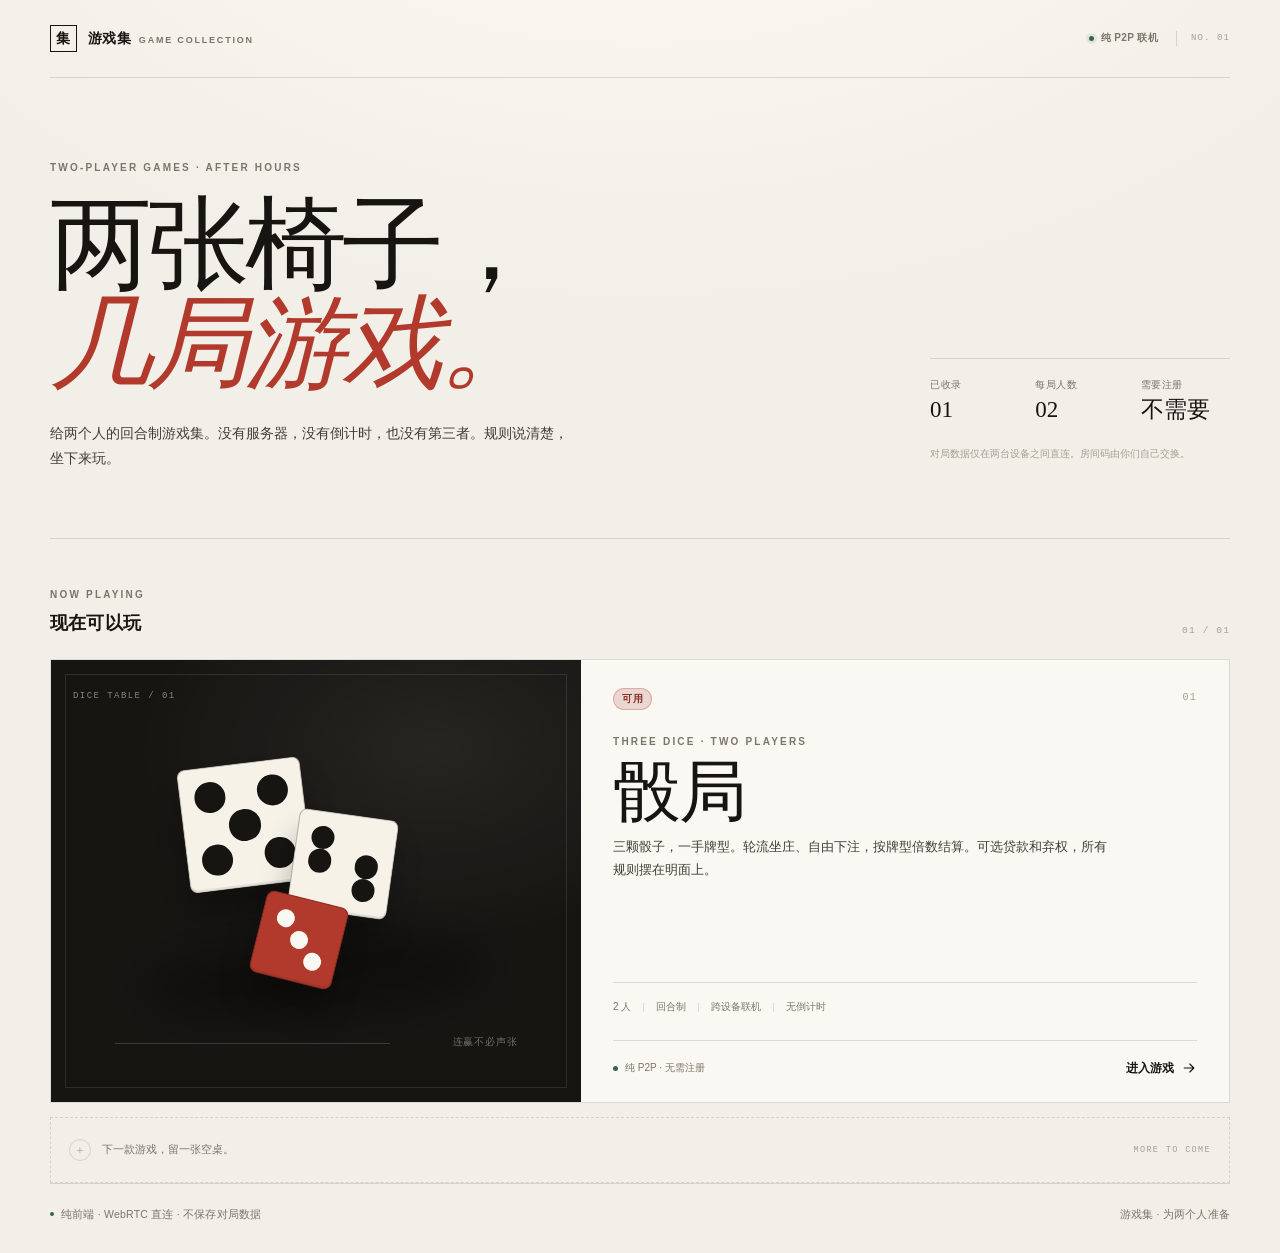
==== index.html @ 05af603e "Initial release: 游戏集 · 骰局" ====
<!DOCTYPE html>
<html lang="zh-CN">
<head>
<meta charset="utf-8">
<meta name="viewport" content="width=device-width, initial-scale=1, viewport-fit=cover">
<meta name="description" content="游戏集：给两个人的回合制游戏。公平规则，纯 P2P 联机，无需注册。">
<meta name="theme-color" content="#f2efe8">
<title>游戏集 · 双人游戏</title>
<link rel="icon" href="data:image/svg+xml,%3Csvg xmlns='http://www.w3.org/2000/svg' viewBox='0 0 64 64'%3E%3Crect width='64' height='64' fill='%23f2efe8'/%3E%3Crect x='15' y='15' width='34' height='34' fill='%23fffdf8' stroke='%23171512' stroke-width='2'/%3E%3Ccircle cx='25' cy='25' r='3' fill='%23171512'/%3E%3Ccircle cx='39' cy='32' r='3' fill='%23171512'/%3E%3Ccircle cx='25' cy='39' r='3' fill='%23171512'/%3E%3C/svg%3E">
<link rel="stylesheet" href="shared/base.css">
<link rel="stylesheet" href="index.css">
</head>
<body>

<header class="site-head wrap">
  <a class="wordmark" href="index.html" aria-label="游戏集首页">
    <span class="wordmark__mark">集</span>
    <span class="wordmark__text">游戏集 <span class="wordmark__en">GAME COLLECTION</span></span>
  </a>
  <div class="head-tools">
    <span class="hub-signal"><span class="hub-signal__dot"></span>纯 P2P 联机</span>
    <span class="hub-index mono">NO. 01</span>
  </div>
</header>

<main class="wrap">
  <section class="hero" aria-labelledby="hero-title">
    <div class="hero__copy">
      <p class="eyebrow">Two-player games · after hours</p>
      <h1 id="hero-title">两张椅子，<br><em>几局游戏。</em></h1>
      <p class="hero__lead">给两个人的回合制游戏集。没有服务器，没有倒计时，也没有第三者。规则说清楚，坐下来玩。</p>
    </div>
    <div class="hero__aside">
      <div class="hero__rule" aria-hidden="true"></div>
      <dl class="hero__facts">
        <div><dt>已收录</dt><dd>01</dd></div>
        <div><dt>每局人数</dt><dd>02</dd></div>
        <div><dt>需要注册</dt><dd>不需要</dd></div>
      </dl>
      <p class="hero__note">对局数据仅在两台设备之间直连。房间码由你们自己交换。</p>
    </div>
  </section>

  <section class="collection" aria-labelledby="collection-title">
    <div class="collection__head">
      <div>
        <p class="eyebrow">Now playing</p>
        <h2 id="collection-title">现在可以玩</h2>
      </div>
      <span class="collection__meta mono">01 / 01</span>
    </div>

    <a class="game-card" href="games/dice-table/index.html">
      <div class="game-card__visual" aria-hidden="true">
        <span class="visual-caption mono">DICE TABLE / 01</span>
        <div class="still-life">
          <span class="table-shadow"></span>
          <div class="die die--a">
            <i class="dot" style="grid-area:1/1"></i>
            <i class="dot" style="grid-area:1/3"></i>
            <i class="dot" style="grid-area:2/2"></i>
            <i class="dot" style="grid-area:3/1"></i>
            <i class="dot" style="grid-area:3/3"></i>
          </div>
          <div class="die die--b">
            <i class="dot" style="grid-area:1/1"></i>
            <i class="dot" style="grid-area:2/1"></i>
            <i class="dot" style="grid-area:2/3"></i>
            <i class="dot" style="grid-area:3/3"></i>
          </div>
          <div class="die die--c is-accent">
            <i class="dot" style="grid-area:1/1"></i>
            <i class="dot" style="grid-area:2/2"></i>
            <i class="dot" style="grid-area:3/3"></i>
          </div>
          <span class="still-life__line"></span>
          <span class="still-life__caption">连赢不必声张</span>
        </div>
      </div>

      <div class="game-card__body">
        <div class="game-card__top">
          <span class="tag tag--accent">可用</span>
          <span class="game-card__no mono">01</span>
        </div>
        <div>
          <p class="eyebrow">Three dice · two players</p>
          <h3>骰局</h3>
          <p class="game-card__desc">三颗骰子，一手牌型。轮流坐庄、自由下注，按牌型倍数结算。可选贷款和弃权，所有规则摆在明面上。</p>
        </div>
        <div class="game-card__specs">
          <span>2 人</span>
          <span>回合制</span>
          <span>跨设备联机</span>
          <span>无倒计时</span>
        </div>
        <div class="game-card__foot">
          <span class="game-card__state"><i></i>纯 P2P · 无需注册</span>
          <span class="enter-link">进入游戏 <svg viewBox="0 0 20 20" aria-hidden="true"><path d="M4 10h11M11 5l5 5-5 5" fill="none" stroke="currentColor" stroke-width="1.4" stroke-linecap="round" stroke-linejoin="round"/></svg></span>
        </div>
      </div>
    </a>

    <div class="upcoming">
      <span class="upcoming__mark">+</span>
      <span>下一款游戏，留一张空桌。</span>
      <span class="upcoming__en mono">MORE TO COME</span>
    </div>
  </section>
</main>

<footer class="site-foot wrap">
  <span class="site-foot__note"><span class="site-foot__dot"></span>纯前端 · WebRTC 直连 · 不保存对局数据</span>
  <span>游戏集 · 为两个人准备</span>
</footer>

</body>
</html>
---- shared/base.css ----
/* =========================================================
   游戏集 — shared visual foundation
   Plain CSS. No build step. Keep every game on these tokens.
   ========================================================= */

:root {
  --paper: #f2efe8;
  --paper-soft: #faf8f2;
  --paper-deep: #e9e4da;
  --ink: #171512;
  --ink-soft: #423d36;
  --muted: #7c756a;
  --faint: #a69e92;
  --line: rgba(23, 21, 18, 0.13);
  --line-strong: rgba(23, 21, 18, 0.3);
  --accent: #b23a2c;
  --accent-deep: #8c2a20;
  --accent-soft: #ead7d1;
  --good: #38624e;
  --good-soft: #dce8e0;
  --warn: #9a5c20;
  --warn-soft: #eee1ce;
  --black: #0f0e0c;
  --white: #fffdf8;

  --font-sans: "Inter", "Segoe UI", "Microsoft YaHei", "PingFang SC",
    "Hiragino Sans GB", sans-serif;
  --font-serif: "Iowan Old Style", "Palatino Linotype", Georgia, "Songti SC",
    "SimSun", serif;
  --font-mono: "SFMono-Regular", "Cascadia Mono", Consolas, "Liberation Mono",
    monospace;

  --maxw: 1180px;
  --radius: 3px;
  --ease: cubic-bezier(0.22, 1, 0.36, 1);
  --shadow: 0 22px 70px rgba(32, 26, 17, 0.12);
}

*,
*::before,
*::after {
  box-sizing: border-box;
}

html {
  color-scheme: light;
  -webkit-text-size-adjust: 100%;
}

body {
  margin: 0;
  min-height: 100vh;
  font-family: var(--font-sans);
  font-size: 14px;
  line-height: 1.65;
  color: var(--ink);
  background:
    radial-gradient(120% 85% at 50% -24%, rgba(255, 253, 247, 0.9), transparent 58%),
    var(--paper);
  -webkit-font-smoothing: antialiased;
  text-rendering: optimizeLegibility;
}

body.no-scroll {
  overflow: hidden;
}

::selection {
  color: var(--white);
  background: var(--ink);
}

h1,
h2,
h3,
h4,
p {
  margin: 0;
}

button,
input,
textarea,
select {
  font: inherit;
  color: inherit;
}

button {
  cursor: pointer;
}

a {
  color: inherit;
  text-decoration: none;
}

svg {
  display: block;
}

img {
  display: block;
  max-width: 100%;
}

:focus-visible {
  outline: 2px solid var(--accent);
  outline-offset: 3px;
}

.wrap {
  width: min(calc(100% - 48px), var(--maxw));
  margin: 0 auto;
}

.eyebrow {
  font-family: var(--font-sans);
  font-size: 10px;
  font-weight: 650;
  letter-spacing: 0.22em;
  text-transform: uppercase;
  color: var(--muted);
}

.muted {
  color: var(--muted);
}

.faint {
  color: var(--faint);
}

.mono {
  font-family: var(--font-mono);
  font-variant-numeric: tabular-nums;
}

.tnum {
  font-variant-numeric: tabular-nums;
}

.hidden {
  display: none !important;
}

.sr-only {
  position: absolute !important;
  width: 1px;
  height: 1px;
  padding: 0;
  margin: -1px;
  overflow: hidden;
  clip: rect(0, 0, 0, 0);
  white-space: nowrap;
  border: 0;
}

/* ---------------------------------------------------------
   Header
   --------------------------------------------------------- */

.site-head {
  position: relative;
  z-index: 20;
  display: flex;
  align-items: center;
  justify-content: space-between;
  gap: 20px;
  min-height: 78px;
  border-bottom: 1px solid var(--line);
}

.wordmark {
  display: inline-flex;
  align-items: center;
  gap: 11px;
  min-width: 0;
  font-weight: 650;
  letter-spacing: 0.02em;
}

.wordmark__mark {
  display: grid;
  width: 27px;
  height: 27px;
  place-items: center;
  border: 1px solid var(--ink);
  font-family: var(--font-serif);
  font-size: 14px;
  line-height: 1;
}

.wordmark__text {
  display: flex;
  align-items: baseline;
  gap: 8px;
  white-space: nowrap;
}

.wordmark__en {
  font-size: 9px;
  font-weight: 600;
  letter-spacing: 0.2em;
  color: var(--muted);
}

.head-tools {
  display: flex;
  align-items: center;
  gap: 4px;
}

.head-link {
  display: inline-flex;
  align-items: center;
  gap: 6px;
  min-height: 36px;
  padding: 0 11px;
  border: 0;
  background: transparent;
  color: var(--muted);
  font-size: 12px;
  font-weight: 550;
  transition: color 0.16s ease;
}

.head-link:hover {
  color: var(--ink);
}

.head-link svg {
  width: 14px;
  height: 14px;
}

/* ---------------------------------------------------------
   Buttons
   --------------------------------------------------------- */

.btn {
  display: inline-flex;
  align-items: center;
  justify-content: center;
  gap: 9px;
  min-height: 44px;
  padding: 0 19px;
  border: 1px solid var(--line-strong);
  border-radius: var(--radius);
  background: transparent;
  color: var(--ink);
  font-size: 12.5px;
  font-weight: 650;
  letter-spacing: 0.03em;
  white-space: nowrap;
  transition:
    color 0.16s ease,
    background 0.16s ease,
    border-color 0.16s ease,
    transform 0.16s var(--ease),
    opacity 0.16s ease;
}

.btn:hover {
  border-color: var(--ink);
}

.btn:active {
  transform: translateY(1px);
}

.btn:disabled,
.btn[aria-disabled="true"] {
  cursor: not-allowed;
  opacity: 0.38;
}

.btn--primary {
  border-color: var(--ink);
  background: var(--ink);
  color: var(--white);
}

.btn--primary:hover {
  border-color: var(--black);
  background: var(--black);
}

.btn--accent {
  border-color: var(--accent);
  background: var(--accent);
  color: var(--white);
}

.btn--accent:hover {
  border-color: var(--accent-deep);
  background: var(--accent-deep);
}

.btn--ghost {
  border-color: transparent;
  color: var(--muted);
}

.btn--ghost:hover {
  border-color: transparent;
  color: var(--ink);
  background: rgba(23, 21, 18, 0.045);
}

.btn--small {
  min-height: 34px;
  padding: 0 12px;
  font-size: 11px;
}

.btn--wide {
  width: 100%;
}

.btn svg {
  width: 15px;
  height: 15px;
}

.btn-row {
  display: flex;
  flex-wrap: wrap;
  gap: 8px;
}

/* ---------------------------------------------------------
   Fields
   --------------------------------------------------------- */

.field {
  display: grid;
  gap: 7px;
  min-width: 0;
}

.field__label {
  display: flex;
  align-items: baseline;
  justify-content: space-between;
  gap: 10px;
  font-size: 11px;
  font-weight: 650;
  letter-spacing: 0.06em;
  color: var(--ink-soft);
}

.field__hint {
  font-size: 10.5px;
  font-weight: 400;
  letter-spacing: 0;
  color: var(--muted);
}

.field input,
.field textarea,
.field select {
  width: 100%;
  min-height: 44px;
  padding: 10px 12px;
  border: 1px solid var(--line);
  border-radius: var(--radius);
  outline: none;
  background: rgba(255, 253, 248, 0.45);
  font-size: 13px;
  transition:
    border-color 0.16s ease,
    background 0.16s ease;
}

.field textarea {
  min-height: 108px;
  resize: vertical;
  font-family: var(--font-mono);
  font-size: 11.5px;
  line-height: 1.55;
  word-break: break-all;
}

.field input:focus,
.field textarea:focus,
.field select:focus {
  border-color: var(--ink);
  background: var(--paper-soft);
}

.field input::placeholder,
.field textarea::placeholder {
  color: var(--faint);
}

.field--inline {
  grid-template-columns: minmax(0, 1fr) auto;
  align-items: end;
}

.input-unit {
  position: relative;
}

.input-unit input {
  padding-right: 46px;
}

.input-unit__suffix {
  position: absolute;
  top: 50%;
  right: 12px;
  transform: translateY(-50%);
  font-size: 10px;
  color: var(--muted);
  pointer-events: none;
}

.switch-row {
  display: flex;
  align-items: center;
  justify-content: space-between;
  gap: 16px;
  min-height: 46px;
  padding: 9px 0;
  border-bottom: 1px solid var(--line);
}

.switch-copy {
  display: grid;
  gap: 2px;
}

.switch-copy strong {
  font-size: 12px;
  font-weight: 600;
}

.switch-copy span {
  font-size: 10.5px;
  color: var(--muted);
}

.switch {
  position: relative;
  flex: 0 0 auto;
  width: 38px;
  height: 22px;
}

.switch input {
  position: absolute;
  opacity: 0;
  width: 100%;
  height: 100%;
  margin: 0;
  cursor: pointer;
  z-index: 1;
}

.switch__track {
  display: block;
  width: 100%;
  height: 100%;
  border: 1px solid var(--line-strong);
  border-radius: 999px;
  background: transparent;
  transition:
    background 0.16s ease,
    border-color 0.16s ease;
}

.switch__track::after {
  content: "";
  position: absolute;
  top: 5px;
  left: 5px;
  width: 10px;
  height: 10px;
  border-radius: 50%;
  background: var(--muted);
  transition:
    transform 0.2s var(--ease),
    background 0.16s ease;
}

.switch input:checked + .switch__track {
  border-color: var(--ink);
  background: var(--ink);
}

.switch input:checked + .switch__track::after {
  transform: translateX(16px);
  background: var(--white);
}

.switch input:focus-visible + .switch__track {
  outline: 2px solid var(--accent);
  outline-offset: 3px;
}

/* ---------------------------------------------------------
   Tags, chips, dividers
   --------------------------------------------------------- */

.tag {
  display: inline-flex;
  align-items: center;
  gap: 5px;
  min-height: 22px;
  padding: 2px 8px;
  border: 1px solid var(--line);
  border-radius: 999px;
  color: var(--muted);
  font-size: 9.5px;
  font-weight: 600;
  letter-spacing: 0.06em;
  white-space: nowrap;
}

.tag--accent {
  border-color: rgba(178, 58, 44, 0.28);
  background: var(--accent-soft);
  color: var(--accent-deep);
}

.tag--solid {
  border-color: var(--ink);
  background: var(--ink);
  color: var(--white);
}

.tag__dot {
  width: 4px;
  height: 4px;
  border-radius: 50%;
  background: currentColor;
}

.rule {
  height: 1px;
  border: 0;
  background: var(--line);
}

.kicker-number {
  font-family: var(--font-serif);
  font-size: 12px;
  color: var(--faint);
  letter-spacing: 0.08em;
}

/* ---------------------------------------------------------
   Modal / overlay
   --------------------------------------------------------- */

.modal {
  position: fixed;
  inset: 0;
  z-index: 100;
  display: grid;
  place-items: center;
  padding: 24px;
  background: rgba(18, 16, 13, 0.46);
  backdrop-filter: blur(5px);
  -webkit-backdrop-filter: blur(5px);
  opacity: 0;
  visibility: hidden;
  transition:
    opacity 0.18s ease,
    visibility 0.18s ease;
}

.modal.is-open {
  opacity: 1;
  visibility: visible;
}

.modal__panel {
  position: relative;
  width: min(100%, 680px);
  max-height: min(86vh, 920px);
  overflow: auto;
  overscroll-behavior: contain;
  padding: 30px;
  border: 1px solid var(--line);
  background: var(--paper-soft);
  box-shadow: var(--shadow);
  outline: none;
  transform: translateY(8px) scale(0.995);
  transition: transform 0.24s var(--ease);
}

.modal__panel:focus,
.modal__panel:focus-visible {
  outline: none;
}

.modal.is-open .modal__panel {
  transform: none;
}

.modal--wide .modal__panel {
  width: min(100%, 840px);
}

.modal--full .modal__panel {
  width: min(100%, 980px);
  max-height: 90vh;
}

.modal__head {
  display: flex;
  align-items: flex-start;
  justify-content: space-between;
  gap: 20px;
  margin-bottom: 22px;
}

.modal__head h2 {
  margin: 4px 0 0;
  font-family: var(--font-serif);
  font-size: clamp(24px, 3.4vw, 34px);
  font-weight: 500;
  line-height: 1.15;
  letter-spacing: -0.015em;
}

.modal__close {
  display: grid;
  flex: 0 0 auto;
  width: 34px;
  height: 34px;
  place-items: center;
  border: 1px solid var(--line);
  border-radius: 50%;
  background: transparent;
  color: var(--muted);
  transition:
    color 0.15s ease,
    border-color 0.15s ease;
}

.modal__close:hover {
  color: var(--ink);
  border-color: var(--ink);
}

.modal__close svg {
  width: 14px;
  height: 14px;
}

.modal__foot {
  display: flex;
  flex-wrap: wrap;
  justify-content: flex-end;
  gap: 8px;
  margin-top: 24px;
  padding-top: 18px;
  border-top: 1px solid var(--line);
}

/* ---------------------------------------------------------
   Toast
   --------------------------------------------------------- */

.toast-region {
  position: fixed;
  z-index: 150;
  left: 50%;
  bottom: 24px;
  display: grid;
  gap: 8px;
  width: min(calc(100% - 32px), 480px);
  transform: translateX(-50%);
  pointer-events: none;
}

.toast {
  display: flex;
  align-items: flex-start;
  gap: 9px;
  width: fit-content;
  max-width: 100%;
  margin: 0 auto;
  padding: 10px 14px;
  border: 1px solid rgba(255, 253, 248, 0.14);
  background: var(--ink);
  color: var(--white);
  font-size: 11.5px;
  line-height: 1.5;
  box-shadow: 0 8px 30px rgba(23, 21, 18, 0.2);
  opacity: 0;
  transform: translateY(8px);
  animation: toast-in 0.24s var(--ease) forwards;
}

.toast.is-leaving {
  animation: toast-out 0.2s ease forwards;
}

.toast__dot {
  flex: 0 0 auto;
  width: 5px;
  height: 5px;
  margin-top: 6px;
  border-radius: 50%;
  background: var(--accent);
}

.toast--error .toast__dot {
  background: #e8785e;
}

.toast--good .toast__dot {
  background: #8bb99d;
}

@keyframes toast-in {
  to {
    opacity: 1;
    transform: none;
  }
}

@keyframes toast-out {
  to {
    opacity: 0;
    transform: translateY(5px);
  }
}

/* ---------------------------------------------------------
   Logo dice / tiny decorative marks
   --------------------------------------------------------- */

.die-face {
  display: grid;
  grid-template-columns: repeat(3, 1fr);
  grid-template-rows: repeat(3, 1fr);
  width: 100%;
  height: 100%;
  padding: 17%;
}

.pip {
  width: 100%;
  aspect-ratio: 1;
  border-radius: 50%;
  background: currentColor;
  align-self: center;
  justify-self: center;
}

.pip--1 { grid-area: 1 / 1; }
.pip--2 { grid-area: 1 / 3; }
.pip--3 { grid-area: 2 / 1; }
.pip--4 { grid-area: 2 / 2; }
.pip--5 { grid-area: 2 / 3; }
.pip--6 { grid-area: 3 / 1; }
.pip--7 { grid-area: 3 / 3; }

/* Pips are positioned by JS through inline grid-area. */

/* ---------------------------------------------------------
   Footer
   --------------------------------------------------------- */

.site-foot {
  display: flex;
  flex-wrap: wrap;
  align-items: center;
  justify-content: space-between;
  gap: 12px;
  padding: 22px 0 30px;
  border-top: 1px solid var(--line);
  color: var(--muted);
  font-size: 10.5px;
  letter-spacing: 0.02em;
}

.site-foot__note {
  display: inline-flex;
  align-items: center;
  gap: 7px;
}

.site-foot__dot {
  width: 4px;
  height: 4px;
  border-radius: 50%;
  background: var(--good);
}

/* ---------------------------------------------------------
   Motion / responsive
   --------------------------------------------------------- */

@media (max-width: 720px) {
  .wrap {
    width: min(calc(100% - 30px), var(--maxw));
  }

  .site-head {
    min-height: 66px;
  }

  .wordmark__en {
    display: none;
  }

  .head-link {
    padding: 0 7px;
  }

  .modal {
    padding: 12px;
  }

  .modal__panel {
    padding: 22px 18px;
    max-height: 92vh;
  }

  .modal__head {
    margin-bottom: 18px;
  }

  .modal__head h2 {
    font-size: 26px;
  }

  .site-foot {
    font-size: 10px;
  }
}

@media (prefers-reduced-motion: reduce) {
  *,
  *::before,
  *::after {
    scroll-behavior: auto !important;
    animation-duration: 0.001ms !important;
    animation-iteration-count: 1 !important;
    transition-duration: 0.001ms !important;
  }
}
---- index.css ----
/* Game collection — hub only */

.hub-signal {
  display: inline-flex;
  align-items: center;
  gap: 7px;
  margin-right: 14px;
  color: var(--muted);
  font-size: 10px;
  font-weight: 600;
  letter-spacing: 0.04em;
}

.hub-signal__dot {
  width: 5px;
  height: 5px;
  border-radius: 50%;
  background: var(--good);
  box-shadow: 0 0 0 3px rgba(56, 98, 78, 0.09);
}

.hub-index {
  padding-left: 14px;
  border-left: 1px solid var(--line);
  color: var(--faint);
  font-size: 9px;
  letter-spacing: 0.12em;
}

.hero {
  display: grid;
  grid-template-columns: minmax(0, 1fr) 300px;
  gap: 60px;
  align-items: end;
  padding: 82px 0 66px;
  border-bottom: 1px solid var(--line);
}

.hero__copy {
  max-width: 760px;
}

.hero h1 {
  margin-top: 18px;
  font-family: var(--font-serif);
  font-size: clamp(54px, 8vw, 102px);
  font-weight: 500;
  line-height: 0.98;
  letter-spacing: -0.045em;
}

.hero h1 em {
  color: var(--accent);
  font-style: italic;
  font-weight: 400;
}

.hero__lead {
  max-width: 520px;
  margin-top: 28px;
  color: var(--ink-soft);
  font-size: 13.5px;
  line-height: 1.85;
}

.hero__aside {
  padding-bottom: 10px;
}

.hero__rule {
  width: 100%;
  height: 1px;
  margin-bottom: 18px;
  background: var(--line);
}

.hero__facts {
  display: grid;
  grid-template-columns: repeat(3, 1fr);
  gap: 16px;
  margin: 0;
}

.hero__facts div {
  display: grid;
  gap: 5px;
}

.hero__facts dt {
  color: var(--muted);
  font-size: 9.5px;
  letter-spacing: 0.06em;
}

.hero__facts dd {
  margin: 0;
  font-family: var(--font-serif);
  font-size: 23px;
  line-height: 1;
}

.hero__note {
  margin-top: 24px;
  max-width: 260px;
  color: var(--faint);
  font-size: 10px;
  line-height: 1.75;
}

.collection {
  padding: 48px 0 0;
}

.collection__head {
  display: flex;
  align-items: flex-end;
  justify-content: space-between;
  gap: 20px;
  margin-bottom: 20px;
}

.collection__head h2 {
  margin-top: 5px;
  font-size: 18px;
  font-weight: 600;
  letter-spacing: 0.01em;
}

.collection__meta {
  color: var(--faint);
  font-size: 9.5px;
  letter-spacing: 0.12em;
}

.game-card {
  display: grid;
  grid-template-columns: minmax(0, 0.9fr) minmax(0, 1.1fr);
  min-height: 444px;
  border: 1px solid var(--line);
  background: var(--paper-soft);
  overflow: hidden;
  transition:
    border-color 0.24s ease,
    box-shadow 0.3s var(--ease),
    transform 0.3s var(--ease);
}

.game-card:hover {
  border-color: var(--line-strong);
  box-shadow: 0 24px 68px rgba(32, 26, 17, 0.11);
  transform: translateY(-3px);
}

.game-card:focus-visible {
  outline-offset: 4px;
}

.game-card__visual {
  position: relative;
  min-height: 440px;
  padding: 22px;
  overflow: hidden;
  background:
    radial-gradient(90% 70% at 72% 20%, rgba(255, 255, 255, 0.065), transparent 62%),
    var(--ink);
  color: var(--paper);
}

.game-card__visual::after {
  content: "";
  position: absolute;
  inset: 14px;
  border: 1px solid rgba(255, 253, 248, 0.1);
  pointer-events: none;
}

.visual-caption {
  position: relative;
  z-index: 2;
  color: rgba(255, 253, 248, 0.48);
  font-size: 9px;
  letter-spacing: 0.16em;
}

.still-life {
  position: absolute;
  inset: 0;
  display: grid;
  place-items: center;
}

.table-shadow {
  position: absolute;
  left: 17%;
  right: 17%;
  bottom: 20%;
  height: 16%;
  border-radius: 50%;
  background: rgba(0, 0, 0, 0.34);
  filter: blur(22px);
  transform: rotate(-4deg);
}

.die {
  position: absolute;
  display: grid;
  grid-template-columns: repeat(3, 1fr);
  grid-template-rows: repeat(3, 1fr);
  padding: 14px;
  border: 1px solid rgba(23, 21, 18, 0.3);
  border-radius: 8px;
  background: #f6f2e8;
  color: var(--ink);
  box-shadow:
    0 24px 28px rgba(0, 0, 0, 0.25),
    inset 0 -2px 0 rgba(23, 21, 18, 0.08);
  transition: transform 0.55s var(--ease);
}

.game-card:hover .die--a {
  transform: translate3d(-4px, -8px, 0) rotate(-10deg);
}

.game-card:hover .die--b {
  transform: translate3d(4px, -3px, 0) rotate(9deg);
}

.game-card:hover .die--c {
  transform: translate3d(9px, 2px, 0) rotate(17deg);
}

.die--a {
  width: clamp(88px, 12vw, 124px);
  height: clamp(88px, 12vw, 124px);
  margin: -112px 0 0 -142px;
  transform: rotate(-7deg);
}

.die--b {
  width: clamp(74px, 9.6vw, 100px);
  height: clamp(74px, 9.6vw, 100px);
  margin: -34px 0 0 54px;
  transform: rotate(8deg);
}

.die--c {
  width: clamp(64px, 8vw, 84px);
  height: clamp(64px, 8vw, 84px);
  margin: 118px 0 0 -34px;
  transform: rotate(14deg);
}

.die.is-accent {
  border-color: var(--accent-deep);
  background: var(--accent);
  color: var(--paper-soft);
}

.dot {
  width: 100%;
  aspect-ratio: 1;
  border-radius: 50%;
  background: currentColor;
  align-self: center;
  justify-self: center;
}

.still-life__line {
  position: absolute;
  bottom: 13%;
  left: 12%;
  width: 52%;
  height: 1px;
  background: rgba(255, 253, 248, 0.16);
}

.still-life__caption {
  position: absolute;
  right: 12%;
  bottom: 11.5%;
  color: rgba(255, 253, 248, 0.38);
  font-family: var(--font-serif);
  font-size: 10px;
  letter-spacing: 0.08em;
}

.game-card__body {
  display: flex;
  flex-direction: column;
  gap: 24px;
  padding: 28px 32px 24px;
}

.game-card__top {
  display: flex;
  align-items: center;
  justify-content: space-between;
  gap: 12px;
}

.game-card__no {
  color: var(--faint);
  font-size: 10px;
  letter-spacing: 0.12em;
}

.game-card h3 {
  margin: 8px 0 10px;
  font-family: var(--font-serif);
  font-size: clamp(44px, 6vw, 68px);
  font-weight: 500;
  line-height: 1;
  letter-spacing: -0.035em;
}

.game-card__desc {
  max-width: 500px;
  color: var(--ink-soft);
  font-size: 12.5px;
  line-height: 1.85;
}

.game-card__specs {
  display: flex;
  flex-wrap: wrap;
  gap: 0;
  margin-top: auto;
  padding-top: 16px;
  border-top: 1px solid var(--line);
  color: var(--muted);
  font-size: 10px;
}

.game-card__specs span {
  display: inline-flex;
  align-items: center;
}

.game-card__specs span + span::before {
  content: "";
  display: inline-block;
  width: 1px;
  height: 9px;
  margin: 0 12px;
  background: var(--line);
}

.game-card__foot {
  display: flex;
  align-items: center;
  justify-content: space-between;
  gap: 16px;
  padding-top: 18px;
  border-top: 1px solid var(--line);
}

.game-card__state {
  display: inline-flex;
  align-items: center;
  gap: 7px;
  color: var(--muted);
  font-size: 10px;
}

.game-card__state i {
  width: 5px;
  height: 5px;
  border-radius: 50%;
  background: var(--good);
}

.enter-link {
  display: inline-flex;
  align-items: center;
  gap: 7px;
  font-size: 11.5px;
  font-weight: 650;
  color: var(--ink);
}

.enter-link svg {
  width: 16px;
  height: 16px;
  transition: transform 0.2s var(--ease);
}

.game-card:hover .enter-link svg {
  transform: translateX(3px);
}

.upcoming {
  display: flex;
  align-items: center;
  gap: 11px;
  min-height: 66px;
  margin-top: 14px;
  padding: 0 18px;
  border: 1px dashed var(--line);
  color: var(--muted);
  font-size: 11px;
}

.upcoming__mark {
  display: grid;
  width: 22px;
  height: 22px;
  place-items: center;
  border: 1px solid var(--line);
  border-radius: 50%;
  color: var(--faint);
  font-family: var(--font-serif);
  font-size: 13px;
}

.upcoming__en {
  margin-left: auto;
  color: var(--faint);
  font-size: 8.5px;
  letter-spacing: 0.16em;
}

@media (max-width: 900px) {
  .hero {
    grid-template-columns: 1fr;
    gap: 40px;
    padding: 58px 0 48px;
  }

  .hero__aside {
    display: grid;
    grid-template-columns: minmax(0, 1fr) 260px;
    gap: 30px;
    align-items: end;
  }

  .hero__rule {
    display: none;
  }

  .hero__note {
    margin-top: 0;
  }

  .game-card {
    grid-template-columns: 1fr;
  }

  .game-card__visual {
    min-height: 330px;
  }

  .die--a {
    margin: -96px 0 0 -116px;
  }

  .die--b {
    margin: -18px 0 0 68px;
  }

  .die--c {
    margin: 100px 0 0 -8px;
  }

  .game-card__body {
    min-height: 360px;
  }
}

@media (max-width: 620px) {
  .hub-signal,
  .hub-index {
    display: none;
  }

  .hero {
    padding: 44px 0 38px;
  }

  .hero h1 {
    font-size: clamp(48px, 15vw, 68px);
  }

  .hero__lead {
    margin-top: 20px;
    font-size: 12.5px;
  }

  .hero__aside {
    display: block;
  }

  .hero__facts {
    max-width: 280px;
  }

  .hero__note {
    margin-top: 18px;
  }

  .collection {
    padding-top: 34px;
  }

  .collection__head {
    margin-bottom: 14px;
  }

  .game-card {
    min-height: 0;
  }

  .game-card__visual {
    min-height: 286px;
    padding: 16px;
  }

  .game-card__visual::after {
    inset: 9px;
  }

  .visual-caption {
    font-size: 8px;
  }

  .die--a {
    width: 82px;
    height: 82px;
    margin: -82px 0 0 -78px;
  }

  .die--b {
    width: 68px;
    height: 68px;
    margin: -18px 0 0 61px;
  }

  .die--c {
    width: 58px;
    height: 58px;
    margin: 84px 0 0 -16px;
  }

  .still-life__line {
    bottom: 12%;
  }

  .still-life__caption {
    bottom: 10%;
  }

  .game-card__body {
    min-height: 0;
    gap: 20px;
    padding: 22px 18px 18px;
  }

  .game-card h3 {
    font-size: 48px;
  }

  .game-card__desc {
    font-size: 12px;
  }

  .game-card__specs {
    gap: 5px 0;
  }

  .game-card__specs span + span::before {
    margin: 0 9px;
  }

  .game-card__foot {
    align-items: flex-start;
    flex-direction: column;
    gap: 8px;
  }

  .upcoming {
    flex-wrap: wrap;
    padding: 12px 14px;
    gap: 8px;
  }

  .upcoming__en {
    display: none;
  }
}
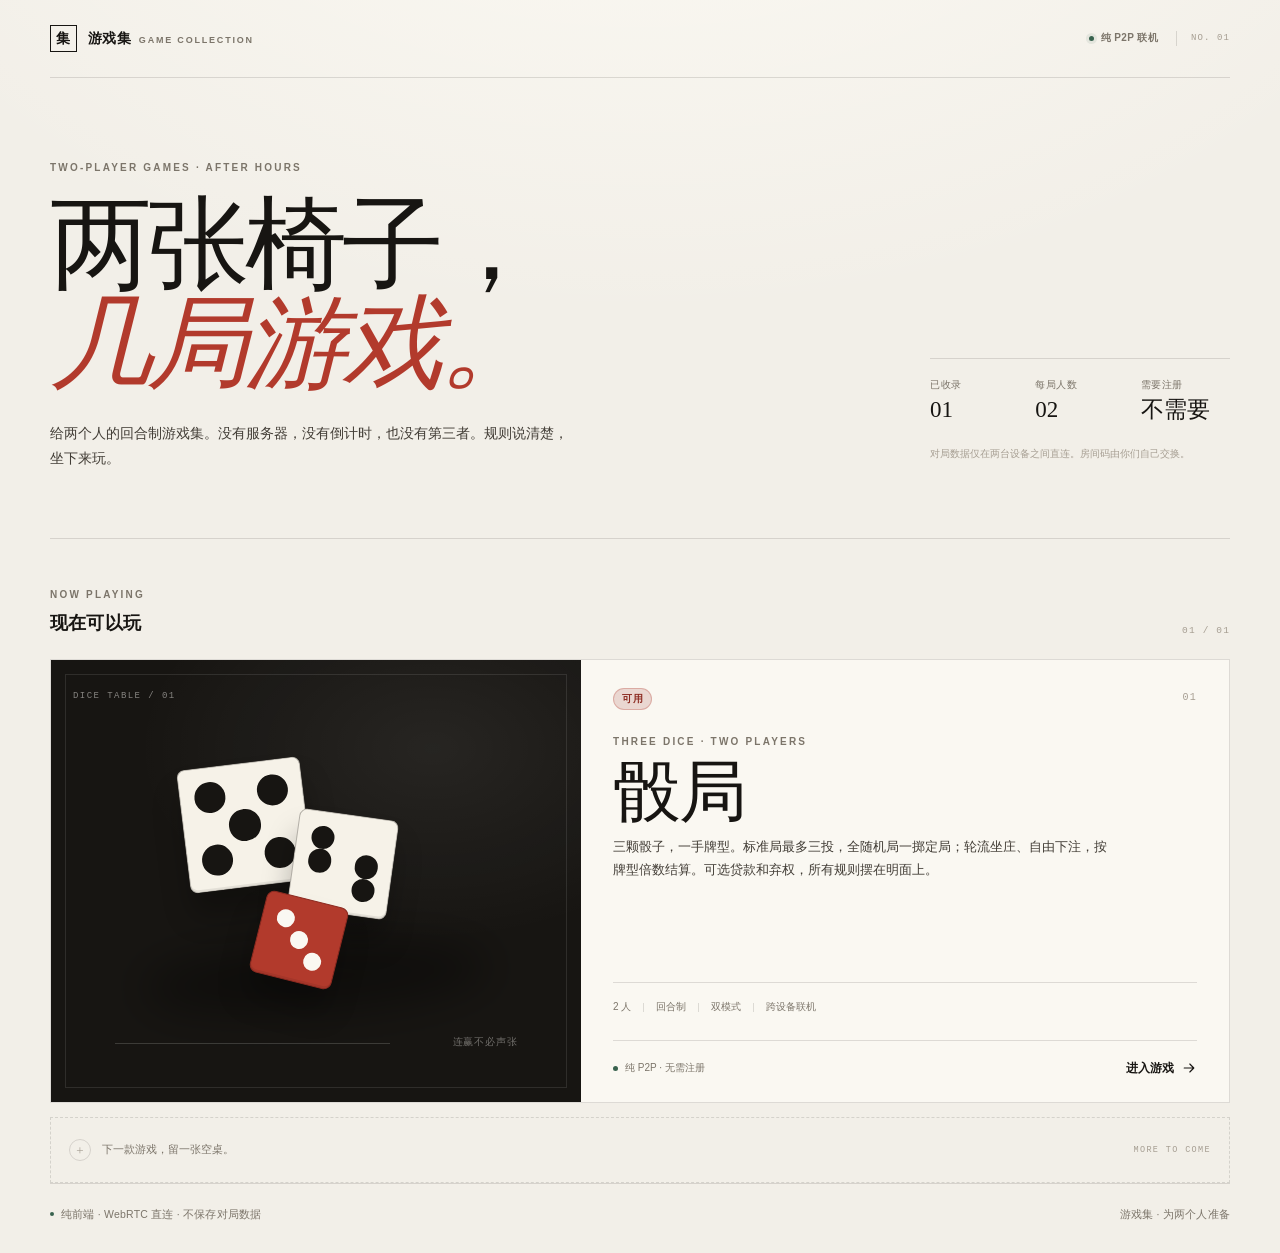
==== commit 6b9a90b0: "Initial release: 游戏集 · 骰局" ====
--- a/index.html
+++ b/index.html
@@ -86,13 +86,13 @@
         <div>
           <p class="eyebrow">Three dice · two players</p>
           <h3>骰局</h3>
-          <p class="game-card__desc">三颗骰子，一手牌型。轮流坐庄、自由下注，按牌型倍数结算。可选贷款和弃权，所有规则摆在明面上。</p>
+          <p class="game-card__desc">三颗骰子，一手牌型。标准局最多三投，全随机局一掷定局；轮流坐庄、自由下注，按牌型倍数结算。可选贷款和弃权，所有规则摆在明面上。</p>
         </div>
         <div class="game-card__specs">
           <span>2 人</span>
           <span>回合制</span>
+          <span>双模式</span>
           <span>跨设备联机</span>
-          <span>无倒计时</span>
         </div>
         <div class="game-card__foot">
           <span class="game-card__state"><i></i>纯 P2P · 无需注册</span>
